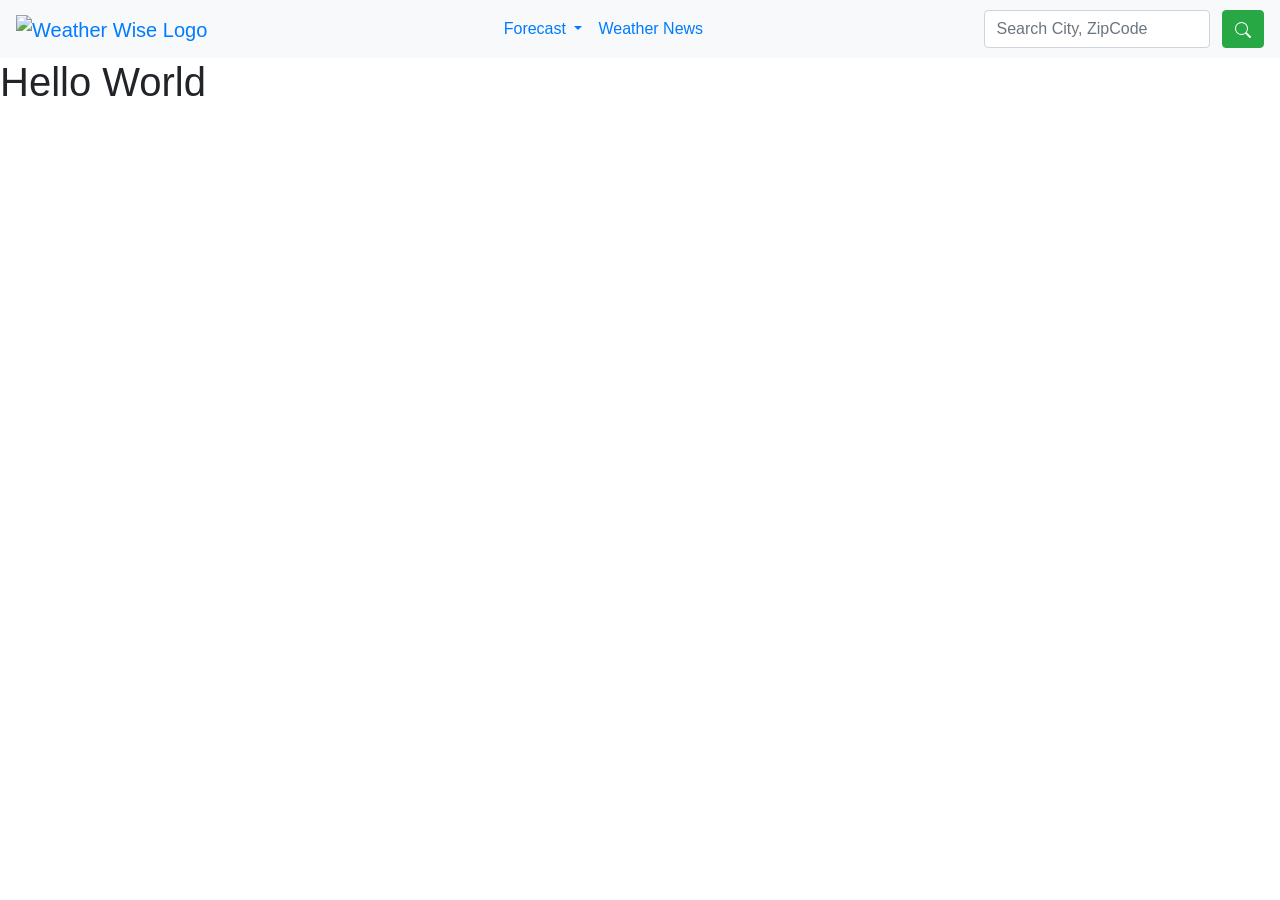
==== index.html @ 020cb181 "Create multi-page setup & shared navigation layout (trello.com/c/oCPex56u)" ====
<!DOCTYPE html>
<html lang="en">

<head>
    <!-- Required Meta Tags -->
    <meta charset="UTF-8">
    <meta name="viewport" content="width=device-width, initial-scale=1.0">

    <link rel="stylesheet" href="/assets/css/style.css">

    <!-- Bootstrap CSS -->
    <link rel="stylesheet" href="https://cdn.jsdelivr.net/npm/bootstrap@4.4.1/dist/css/bootstrap.min.css"
        integrity="sha384-Vkoo8x4CGsO3+Hhxv8T/Q5PaXtkKtu6ug5TOeNV6gBiFeWPGFN9MuhOf23Q9Ifjh" crossorigin="anonymous">

    <title>WEATHERWISE - Chech on the Weather at Any Time</title>
</head>

<body>
    <header id="header">

        <nav class="navbar navbar-expand-sm bg-light justify-content-center">

            <a href="/" class="navbar-brand"><img src="" alt="Weather Wise Logo"></a>

            <button class="navbar-toggler" type="button" data-toggle="collapse" data-target="#navbarContent"
                aria-controls="navbarContent" aria-expanded="false" aria-label="Toggle navigation">
                <span class="navbar-toggler-icon"></span>
            </button>

            <div class="collapse navbar-collapse justify-content-end" id="navbarContent">
                <ul class="navbar-nav">

                    <li class="nav-item dropdown">

                        <a class="nav-link dropdown-toggle" href="#" id="navbardrop" data-toggle="dropdown">
                            Forecast
                        </a>
                        <div class="dropdown-menu">
                            <a class="dropdown-item" href="/forecast.html?param=daily" name="daily-cast">Daily</a>
                            <a class="dropdown-item" href="/forecast.html?param=hourly" name="hourly-cast">Hourly</a>
                            <a class="dropdown-item" href="/forecast.html?param=monthly" name="monthly-cast">Monthly</a>
                        </div>

                    </li>
                    <li class="nav-item">
                        <a href="/news.html" class="nav-link">Weather News</a>
                    </li>
                </ul>

                <form class="form-inline" action="#">

                    <div class="search-wrapper position-relative">

                        <input class="form-control mr-sm-2" type="text" placeholder="Search City, ZipCode"
                            autocomplete="off">
                        <button class="btn btn-success" type="submit">
                            <svg xmlns="http://www.w3.org/2000/svg" width="16" height="16" fill="currentColor"
                                class="bi bi-search" viewBox="0 0 16 16">
                                <path
                                    d="M11.742 10.344a6.5 6.5 0 1 0-1.397 1.398h-.001q.044.06.098.115l3.85 3.85a1 1 0 0 0 1.415-1.414l-3.85-3.85a1 1 0 0 0-.115-.1zM12 6.5a5.5 5.5 0 1 1-11 0 5.5 5.5 0 0 1 11 0" />
                            </svg>
                        </button>

                        <div class="search-results-dropdown">

                        </div>

                    </div>
                </form>
            </div>

        </nav>

    </header>


    <h1>Hello World</h1>


    <!-- Required Scripts for better Bootstrap Component Functionality -->
    <script src="https://code.jquery.com/jquery-3.4.1.slim.min.js"
        integrity="sha384-J6qa4849blE2+poT4WnyKhv5vZF5SrPo0iEjwBvKU7imGFAV0wwj1yYfoRSJoZ+n"
        crossorigin="anonymous"></script>
    <script src="https://cdn.jsdelivr.net/npm/popper.js@1.16.0/dist/umd/popper.min.js"
        integrity="sha384-Q6E9RHvbIyZFJoft+2mJbHaEWldlvI9IOYy5n3zV9zzTtmI3UksdQRVvoxMfooAo"
        crossorigin="anonymous"></script>
    <script src="https://cdn.jsdelivr.net/npm/bootstrap@4.4.1/dist/js/bootstrap.min.js"
        integrity="sha384-wfSDF2E50Y2D1uUdj0O3uMBJnjuUD4Ih7YwaYd1iqfktj0Uod8GCExl3Og8ifwB6"
        crossorigin="anonymous"></script>
</body>

</html>
---- assets/css/style.css ----
@import url("/assets/css/header.css");
@import url("/assets/css/footer.css");
@import url("/assets/css/home.css");
@import url("/assets/css/news.css");
@import url("/assets/css/forecast.css");
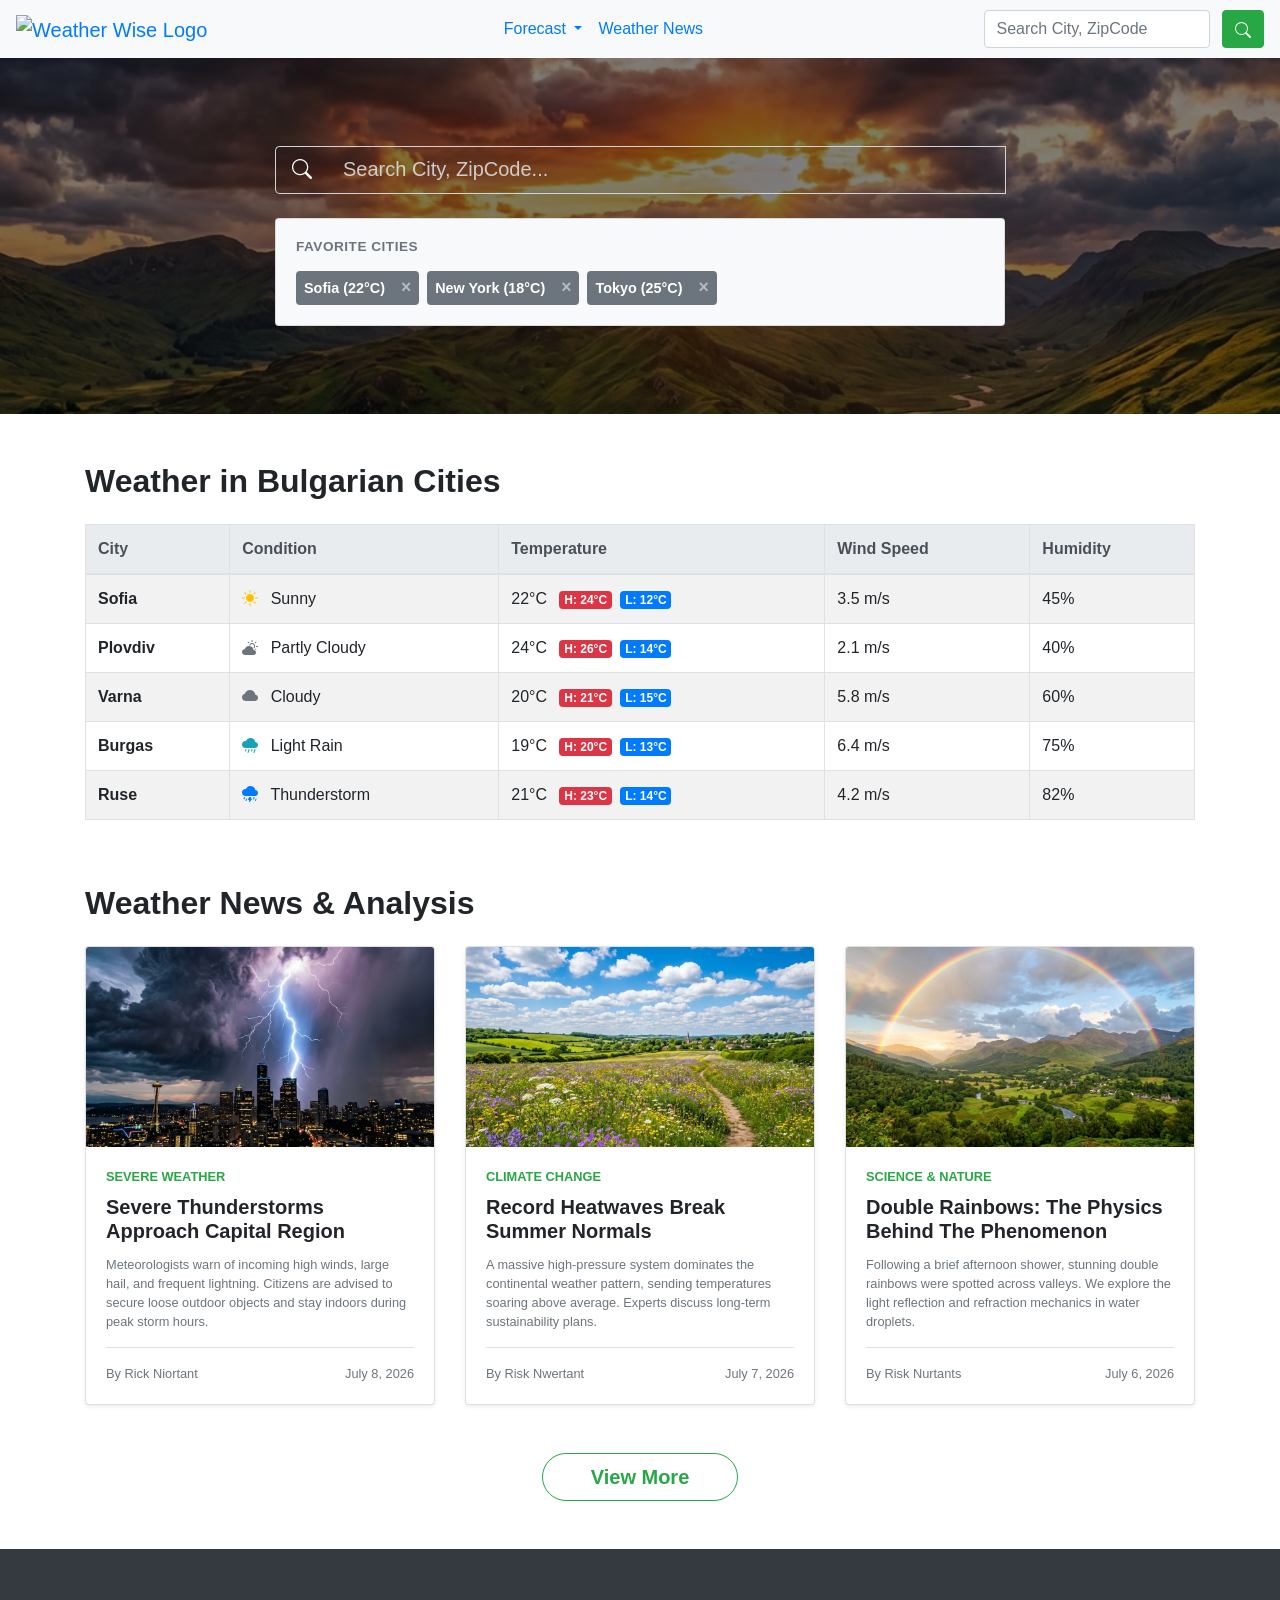
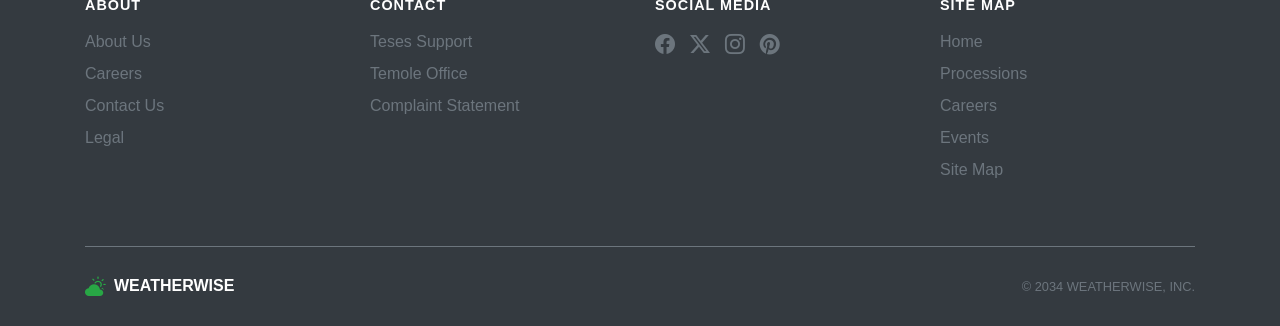
==== commit 0ccc7b03: "Build Homepage Weather Portal UI (trello.com/c/vyZYMprs)" ====
--- a/index.html
+++ b/index.html
@@ -12,7 +12,10 @@
     <link rel="stylesheet" href="https://cdn.jsdelivr.net/npm/bootstrap@4.4.1/dist/css/bootstrap.min.css"
         integrity="sha384-Vkoo8x4CGsO3+Hhxv8T/Q5PaXtkKtu6ug5TOeNV6gBiFeWPGFN9MuhOf23Q9Ifjh" crossorigin="anonymous">
 
-    <title>WEATHERWISE - Chech on the Weather at Any Time</title>
+    <!-- Bootstrap Icons -->
+    <link rel="stylesheet" href="https://cdn.jsdelivr.net/npm/bootstrap-icons@1.11.3/font/bootstrap-icons.min.css">
+
+    <title>WEATHERWISE - Check on the Weather at Any Time</title>
 </head>
 
 <body>
@@ -74,7 +77,216 @@
     </header>
 
 
-    <h1>Hello World</h1>
+    <!-- Hero Section -->
+    <div class="jumbotron jumbotron-fluid bg-dark text-white" style="background-image: linear-gradient(rgba(0, 0, 0, 0.5), rgba(0, 0, 0, 0.5)), url('/assets/images/hero_bg.png'); background-size: cover; background-position: center; margin-bottom: 2rem;">
+        <div class="container py-4">
+            <div class="row justify-content-center">
+                <div class="col-md-8 text-center">
+                    <div class="input-group input-group-lg mb-4">
+                        <div class="input-group-prepend">
+                            <span class="input-group-text bg-transparent text-white border-right-0"><i class="bi bi-search"></i></span>
+                        </div>
+                        <input type="text" id="heroSearchInput" class="form-control bg-transparent text-light border-left-0" style="border-color: #ced4da;" placeholder="Search City, ZipCode..." autocomplete="off">
+                        <div class="input-group-append">
+                            <button class="btn btn-outline-light" type="button" id="clearSearchBtn" style="display: none;"><i class="bi bi-x-lg"></i></button>
+                        </div>
+                    </div>
+                    
+                    <div class="card text-dark text-left bg-light">
+                        <div class="card-body">
+                            <h6 class="card-title font-weight-bold text-muted text-uppercase mb-3" style="font-size: 0.85rem; letter-spacing: 0.5px;">Favorite Cities</h6>
+                            <div id="favChipsList" class="d-flex flex-wrap" style="gap: 8px;">
+                                <span class="badge badge-secondary p-2 d-inline-flex align-items-center" data-city="Sofia" style="cursor: pointer; gap: 8px; font-size: 0.9rem;">
+                                    Sofia (22°C)
+                                    <button type="button" class="close remove-fav-btn text-white ml-2" style="font-size: 1.1rem; line-height: 1; text-shadow: none;">&times;</button>
+                                </span>
+                                <span class="badge badge-secondary p-2 d-inline-flex align-items-center" data-city="New York" style="cursor: pointer; gap: 8px; font-size: 0.9rem;">
+                                    New York (18°C)
+                                    <button type="button" class="close remove-fav-btn text-white ml-2" style="font-size: 1.1rem; line-height: 1; text-shadow: none;">&times;</button>
+                                </span>
+                                <span class="badge badge-secondary p-2 d-inline-flex align-items-center" data-city="Tokyo" style="cursor: pointer; gap: 8px; font-size: 0.9rem;">
+                                    Tokyo (25°C)
+                                    <button type="button" class="close remove-fav-btn text-white ml-2" style="font-size: 1.1rem; line-height: 1; text-shadow: none;">&times;</button>
+                                </span>
+                            </div>
+                        </div>
+                    </div>
+                </div>
+            </div>
+        </div>
+    </div>
+
+    <!-- Country Weather List Section -->
+    <div class="container my-5">
+        <h2 class="mb-4 font-weight-bold" id="countrySectionTitle">Weather in Bulgarian Cities</h2>
+        <div class="table-responsive">
+            <table class="table table-bordered table-striped table-hover">
+                <thead class="thead-light">
+                    <tr>
+                        <th>City</th>
+                        <th>Condition</th>
+                        <th>Temperature</th>
+                        <th>Wind Speed</th>
+                        <th>Humidity</th>
+                    </tr>
+                </thead>
+                <tbody id="countryCitiesList">
+                
+                    <tr style="cursor: pointer;">
+                        <td class="font-weight-bold">Sofia</td>
+                        <td><i class="bi bi-sun-fill text-warning mr-2"></i> Sunny</td>
+                        <td>22°C <span class="badge badge-danger ml-2">H: 24°C</span> <span class="badge badge-primary ml-1">L: 12°C</span></td>
+                        <td>3.5 m/s</td>
+                        <td>45%</td>
+                    </tr>
+                    <tr style="cursor: pointer;">
+                        <td class="font-weight-bold">Plovdiv</td>
+                        <td><i class="bi bi-cloud-sun-fill text-secondary mr-2"></i> Partly Cloudy</td>
+                        <td>24°C <span class="badge badge-danger ml-2">H: 26°C</span> <span class="badge badge-primary ml-1">L: 14°C</span></td>
+                        <td>2.1 m/s</td>
+                        <td>40%</td>
+                    </tr>
+                    <tr style="cursor: pointer;">
+                        <td class="font-weight-bold">Varna</td>
+                        <td><i class="bi bi-cloud-fill text-secondary mr-2"></i> Cloudy</td>
+                        <td>20°C <span class="badge badge-danger ml-2">H: 21°C</span> <span class="badge badge-primary ml-1">L: 15°C</span></td>
+                        <td>5.8 m/s</td>
+                        <td>60%</td>
+                    </tr>
+                    <tr style="cursor: pointer;">
+                        <td class="font-weight-bold">Burgas</td>
+                        <td><i class="bi bi-cloud-rain-fill text-info mr-2"></i> Light Rain</td>
+                        <td>19°C <span class="badge badge-danger ml-2">H: 20°C</span> <span class="badge badge-primary ml-1">L: 13°C</span></td>
+                        <td>6.4 m/s</td>
+                        <td>75%</td>
+                    </tr>
+                    <tr style="cursor: pointer;">
+                        <td class="font-weight-bold">Ruse</td>
+                        <td><i class="bi bi-cloud-lightning-rain-fill text-primary mr-2"></i> Thunderstorm</td>
+                        <td>21°C <span class="badge badge-danger ml-2">H: 23°C</span> <span class="badge badge-primary ml-1">L: 14°C</span></td>
+                        <td>4.2 m/s</td>
+                        <td>82%</td>
+                    </tr>
+                </tbody>
+            </table>
+        </div>
+    </div>
+
+    <!-- Weather News & Analysis Section -->
+    <div class="container my-5">
+        <h2 class="mb-4 font-weight-bold">Weather News & Analysis</h2>
+        <div class="row">
+
+            <div class="col-md-4 mb-4">
+                <div class="card h-100 shadow-sm">
+                    <img src="/assets/images/news_storm.png" class="card-img-top" alt="Storm Forecast" style="height: 200px; object-fit: cover;">
+                    <div class="card-body d-flex flex-column">
+                        <span class="text-success small font-weight-bold text-uppercase mb-2">Severe Weather</span>
+                        <h5 class="card-title font-weight-bold">Severe Thunderstorms Approach Capital Region</h5>
+                        <p class="card-text text-secondary small">Meteorologists warn of incoming high winds, large hail, and frequent lightning. Citizens are advised to secure loose outdoor objects and stay indoors during peak storm hours.</p>
+                        <div class="mt-auto pt-3 border-top d-flex justify-content-between text-muted small">
+                            <span>By Rick Niortant</span>
+                            <span>July 8, 2026</span>
+                        </div>
+                    </div>
+                </div>
+            </div>
+            
+            <div class="col-md-4 mb-4">
+                <div class="card h-100 shadow-sm">
+                    <img src="/assets/images/news_sunny.png" class="card-img-top" alt="Sunny Forecast" style="height: 200px; object-fit: cover;">
+                    <div class="card-body d-flex flex-column">
+                        <span class="text-success small font-weight-bold text-uppercase mb-2">Climate Change</span>
+                        <h5 class="card-title font-weight-bold">Record Heatwaves Break Summer Normals</h5>
+                        <p class="card-text text-secondary small">A massive high-pressure system dominates the continental weather pattern, sending temperatures soaring above average. Experts discuss long-term sustainability plans.</p>
+                        <div class="mt-auto pt-3 border-top d-flex justify-content-between text-muted small">
+                            <span>By Risk Nwertant</span>
+                            <span>July 7, 2026</span>
+                        </div>
+                    </div>
+                </div>
+            </div>
+            
+            <div class="col-md-4 mb-4">
+                <div class="card h-100 shadow-sm">
+                    <img src="/assets/images/news_rainbow.png" class="card-img-top" alt="Rainbow after Rain" style="height: 200px; object-fit: cover;">
+                    <div class="card-body d-flex flex-column">
+                        <span class="text-success small font-weight-bold text-uppercase mb-2">Science & Nature</span>
+                        <h5 class="card-title font-weight-bold">Double Rainbows: The Physics Behind The Phenomenon</h5>
+                        <p class="card-text text-secondary small">Following a brief afternoon shower, stunning double rainbows were spotted across valleys. We explore the light reflection and refraction mechanics in water droplets.</p>
+                        <div class="mt-auto pt-3 border-top d-flex justify-content-between text-muted small">
+                            <span>By Risk Nurtants</span>
+                            <span>July 6, 2026</span>
+                        </div>
+                    </div>
+                </div>
+            </div>
+        </div>
+        
+        <div class="text-center mt-4">
+            <a href="/news.html" class="btn btn-outline-success btn-lg px-5" style="border-radius: 50px; font-weight: 600;">View More</a>
+        </div>
+    </div>
+
+    <!-- Footer -->
+    <footer class="bg-dark text-light pt-5 pb-4 mt-5">
+        <div class="container">
+            <div class="row">
+                <!-- About -->
+                <div class="col-md-3 col-sm-6 mb-4">
+                    <h5 class="text-uppercase font-weight-bold text-white mb-3" style="font-size: 0.9rem; letter-spacing: 1px;">About</h5>
+                    <ul class="list-unstyled">
+                        <li class="mb-2"><a href="#" class="text-muted text-decoration-none" style="transition: color 0.2s;">About Us</a></li>
+                        <li class="mb-2"><a href="#" class="text-muted text-decoration-none" style="transition: color 0.2s;">Careers</a></li>
+                        <li class="mb-2"><a href="#" class="text-muted text-decoration-none" style="transition: color 0.2s;">Contact Us</a></li>
+                        <li class="mb-2"><a href="#" class="text-muted text-decoration-none" style="transition: color 0.2s;">Legal</a></li>
+                    </ul>
+                </div>
+                
+                <!-- Contact -->
+                <div class="col-md-3 col-sm-6 mb-4">
+                    <h5 class="text-uppercase font-weight-bold text-white mb-3" style="font-size: 0.9rem; letter-spacing: 1px;">Contact</h5>
+                    <ul class="list-unstyled">
+                        <li class="mb-2"><a href="#" class="text-muted text-decoration-none" style="transition: color 0.2s;">Teses Support</a></li>
+                        <li class="mb-2"><a href="#" class="text-muted text-decoration-none" style="transition: color 0.2s;">Temole Office</a></li>
+                        <li class="mb-2"><a href="#" class="text-muted text-decoration-none" style="transition: color 0.2s;">Complaint Statement</a></li>
+                    </ul>
+                </div>
+                
+                <!-- Social Media -->
+                <div class="col-md-3 col-sm-6 mb-4">
+                    <h5 class="text-uppercase font-weight-bold text-white mb-3" style="font-size: 0.9rem; letter-spacing: 1px;">Social Media</h5>
+                    <div class="d-flex" style="gap: 15px;">
+                        <a href="#" class="text-muted" style="font-size: 1.25rem; transition: color 0.2s;" title="Facebook"><i class="bi bi-facebook"></i></a>
+                        <a href="#" class="text-muted" style="font-size: 1.25rem; transition: color 0.2s;" title="Twitter"><i class="bi bi-twitter-x"></i></a>
+                        <a href="#" class="text-muted" style="font-size: 1.25rem; transition: color 0.2s;" title="Instagram"><i class="bi bi-instagram"></i></a>
+                        <a href="#" class="text-muted" style="font-size: 1.25rem; transition: color 0.2s;" title="Pinterest"><i class="bi bi-pinterest"></i></a>
+                    </div>
+                </div>
+                
+                <!-- Site Map -->
+                <div class="col-md-3 col-sm-6 mb-4">
+                    <h5 class="text-uppercase font-weight-bold text-white mb-3" style="font-size: 0.9rem; letter-spacing: 1px;">Site Map</h5>
+                    <ul class="list-unstyled">
+                        <li class="mb-2"><a href="/index.html" class="text-muted text-decoration-none" style="transition: color 0.2s;">Home</a></li>
+                        <li class="mb-2"><a href="#" class="text-muted text-decoration-none" style="transition: color 0.2s;">Processions</a></li>
+                        <li class="mb-2"><a href="#" class="text-muted text-decoration-none" style="transition: color 0.2s;">Careers</a></li>
+                        <li class="mb-2"><a href="#" class="text-muted text-decoration-none" style="transition: color 0.2s;">Events</a></li>
+                        <li class="mb-2"><a href="#" class="text-muted text-decoration-none" style="transition: color 0.2s;">Site Map</a></li>
+                    </ul>
+                </div>
+            </div>
+            
+            <hr class="border-secondary my-4">
+            
+            <div class="d-flex flex-wrap justify-content-between align-items-center">
+                <a href="/index.html" class="text-white font-weight-bold text-decoration-none d-flex align-items-center" style="transition: color 0.2s;">
+                    <i class="bi bi-cloud-sun-fill text-success mr-2" style="font-size: 1.3rem;"></i> WEATHERWISE
+                </a>
+                <p class="text-muted small mb-0">&copy; 2034 WEATHERWISE, INC.</p>
+            </div>
+        </div>
+    </footer>
 
 
     <!-- Required Scripts for better Bootstrap Component Functionality -->
--- a/assets/css/style.css
+++ b/assets/css/style.css
@@ -3,3 +3,4 @@
 @import url("/assets/css/home.css");
 @import url("/assets/css/news.css");
 @import url("/assets/css/forecast.css");
+
